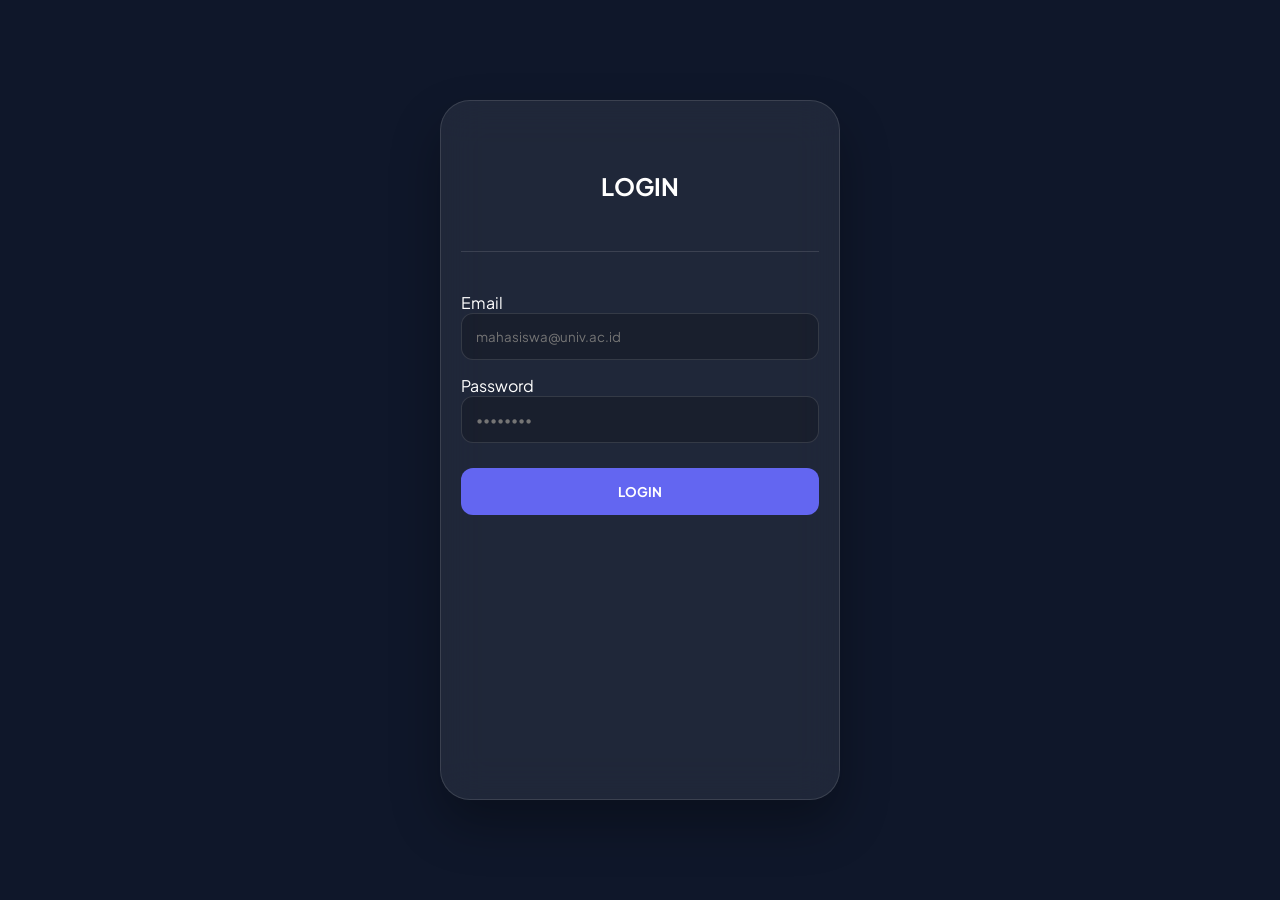
==== index.html @ e49835c4 "Rename jadwal.html to index.html" ====
<!DOCTYPE html>
<html lang="id">
<head>
    <meta charset="UTF-8">
    <meta name="viewport" content="width=device-width, initial-scale=1.0">
    <title>Aplikasi Manajemen Jadwal Mahasiswa</title>
    <link href="https://fonts.googleapis.com/css2?family=Plus+Jakarta+Sans:wght@400;600;700&display=swap" rel="stylesheet">
    <style>
        :root {
            --primary: #6366f1;
            --glass-bg: rgba(255, 255, 255, 0.07);
            --glass-border: rgba(255, 255, 255, 0.12);
        }

        * { box-sizing: border-box; font-family: 'Plus Jakarta Sans', sans-serif; }
        body { margin: 0; min-height: 100vh; background: #0f172a; display: flex; justify-content: center; align-items: center; color: white; padding: 15px; }

        .app-card {
            width: 100%; max-width: 400px; height: 700px;
            background: var(--glass-bg); backdrop-filter: blur(20px);
            border: 1px solid var(--glass-border); border-radius: 30px;
            display: flex; flex-direction: column; overflow: hidden;
            box-shadow: 0 25px 50px rgba(0,0,0,0.3);
        }

        .header { padding: 30px 20px; text-align: center; border-bottom: 1px solid var(--glass-border); }
        .page { display: none; flex-direction: column; height: 100%; padding: 20px; overflow-y: auto; }
        .active { display: flex; }

        .input-group { margin-bottom: 15px; }
        input, select {
            width: 100%; padding: 14px; background: rgba(0,0,0,0.2);
            border: 1px solid var(--glass-border); border-radius: 12px; color: white; outline: none;
        }

        .btn {
            width: 100%; padding: 15px; border-radius: 12px; border: none;
            font-weight: 700; cursor: pointer; margin-top: 10px;
        }
        .btn-main { background: var(--primary); color: white; }
        .btn-dash { background: var(--glass-bg); color: white; border: 1px solid var(--glass-border); text-align: left; }

        .schedule-item { background: rgba(255,255,255,0.05); padding: 15px; border-radius: 15px; margin-bottom: 10px; border-left: 4px solid var(--primary); }
        .day-header { color: var(--primary); font-weight: 700; margin-top: 15px; font-size: 0.9rem; }

        #customAlert {
            position: fixed; top: 20px; left: 50%; transform: translateX(-50%);
            background: #6366f1; padding: 15px 30px; border-radius: 50px;
            box-shadow: 0 10px 20px rgba(0,0,0,0.2); display: none; z-index: 1000;
        }
    </style>
</head>
<body>

<div id="customAlert">Pesan Berhasil</div>

<div class="app-card">
    <div id="loginPage" class="page active">
        <div class="header"><h2>LOGIN</h2></div>
        <div style="margin-top: 40px;">
            <div class="input-group">
                <label>Email</label>
                <input type="email" placeholder="mahasiswa@univ.ac.id">
            </div>
            <div class="input-group">
                <label>Password</label>
                <input type="password" placeholder="••••••••">
            </div>
            <button class="btn btn-main" onclick="nav('dashboardPage')">LOGIN</button>
        </div>
    </div>

    <div id="dashboardPage" class="page">
        <div class="header"><h2>DASHBOARD</h2></div>
        <div style="margin-top: 20px;">
            <button class="btn btn-dash" onclick="nav('rekapPage')">Jadwal Kuliah</button>
<button class="btn btn-dash" onclick="nav('rekapPage')">Rekap Jadwal</button>
<button class="btn btn-dash" onclick="nav('agendaPage')">⏱Agenda Harian</button>
            <button class="btn btn-dash" onclick="toast('Profil: Mahasiswa Aktif')">Profil</button>
            <button class="btn btn-main" style="margin-top: 50px;" onclick="nav('loginPage')">LOGOUT</button>
        </div>
    </div>

    <div id="inputPage" class="page">
        <div class="header"><h2>INPUT JADWAL</h2></div>
        <div style="margin-top: 10px;">
            <input type="text" id="m" class="input-group" placeholder="Mata Kuliah">
            <select id="h" class="input-group">
                <option value="Senin">Senin</option><option value="Selasa">Selasa</option>
                <option value="Rabu">Rabu</option><option value="Kamis">Kamis</option>
                <option value="Jumat">Jumat</option>
            </select>
            <input type="time" id="j" class="input-group">
            <input type="text" id="r" class="input-group" placeholder="Ruangan">
            <button class="btn btn-main" onclick="simpanData()">SIMPAN DATA JADWAL</button>
            <button class="btn btn-main" onclick="nav('rekapPage')">BATAL</button>
        </div>
    </div>

    <div id="rekapPage" class="page">
        <div class="header"><h2>REKAP JADWAL</h2></div>
        <div id="rekapList" style="flex-grow: 1;"></div>
        <button class="btn btn-main" onclick="nav('inputPage')">[ + Tambah Jadwal ]</button>
        <button class="btn btn-dash" onclick="nav('dashboardPage')">Kembali</button>
    </div>

    <div id="agendaPage" class="page">
        <div class="header"><h2>AGENDA HARI INI</h2></div>
        <div id="agendaList" style="flex-grow: 1;"></div>
        <button class="btn btn-dash" onclick="nav('dashboardPage')">Kembali</button>
    </div>
</div>

<script>
    let db = JSON.parse(localStorage.getItem('mhs_db')) || [];

    function toast(msg) {
        const t = document.getElementById('customAlert');
        t.innerText = msg; t.style.display = 'block';
        setTimeout(() => t.style.display = 'none', 2000);
    }

    function nav(id) {
        document.querySelectorAll('.page').forEach(p => p.classList.remove('active'));
        document.getElementById(id).classList.add('active');
        if(id === 'rekapPage') renderRekap();
        if(id === 'agendaPage') renderAgenda();
    }

    function simpanData() {
        const data = {
            matkul: document.getElementById('m').value,
            hari: document.getElementById('h').value,
            jam: document.getElementById('j').value,
            ruangan: document.getElementById('r').value
        };
        if(!data.matkul || !data.jam) return toast("Lengkapi data!");
        
        db.push(data);
        localStorage.setItem('mhs_db', JSON.stringify(db));
        toast("Data Disimpan!");
        nav('rekapPage');
    }

    function renderRekap() {
        const area = document.getElementById('rekapList');
        area.innerHTML = "";
        const days = ["Senin", "Selasa", "Rabu", "Kamis", "Jumat"];
        
        days.forEach(day => {
            let filtered = db.filter(x => x.hari === day);
            filtered.sort((a, b) => a.jam.localeCompare(b.jam));
            
            if(filtered.length > 0) {
                area.innerHTML += `<div class="day-header">${day}</div>`;
                filtered.forEach(i => {
                    area.innerHTML += `<div class="schedule-item"><strong>${i.jam} - ${i.matkul}</strong><br><small>Ruang: ${i.ruangan}</small></div>`;
                });
            }
        });
    }

    function renderAgenda() {
        const area = document.getElementById('agendaList');
        const d = new Date();
        const hariIni = ["Minggu", "Senin", "Selasa", "Rabu", "Kamis", "Jumat", "Sabtu"][d.getDay()];
        
        area.innerHTML = `<p style="text-align:center">Hari ini: <b>${hariIni}</b></p>`;
        
        let filtered = db.filter(x => x.hari === hariIni);
        filtered.sort((a, b) => a.jam.localeCompare(b.jam));

        if(filtered.length > 0) {
            filtered.forEach(i => {
                area.innerHTML += `<div class="schedule-item"><strong>${i.jam} - ${i.matkul}</strong><br><small>Ruang: ${i.ruangan}</small></div>`;
            });
        } else {
            area.innerHTML += "<p style='text-align:center; opacity:0.5'>Tidak ada agenda kuliah hari ini.</p>";
        }
    }
</script>

</body>
</html>
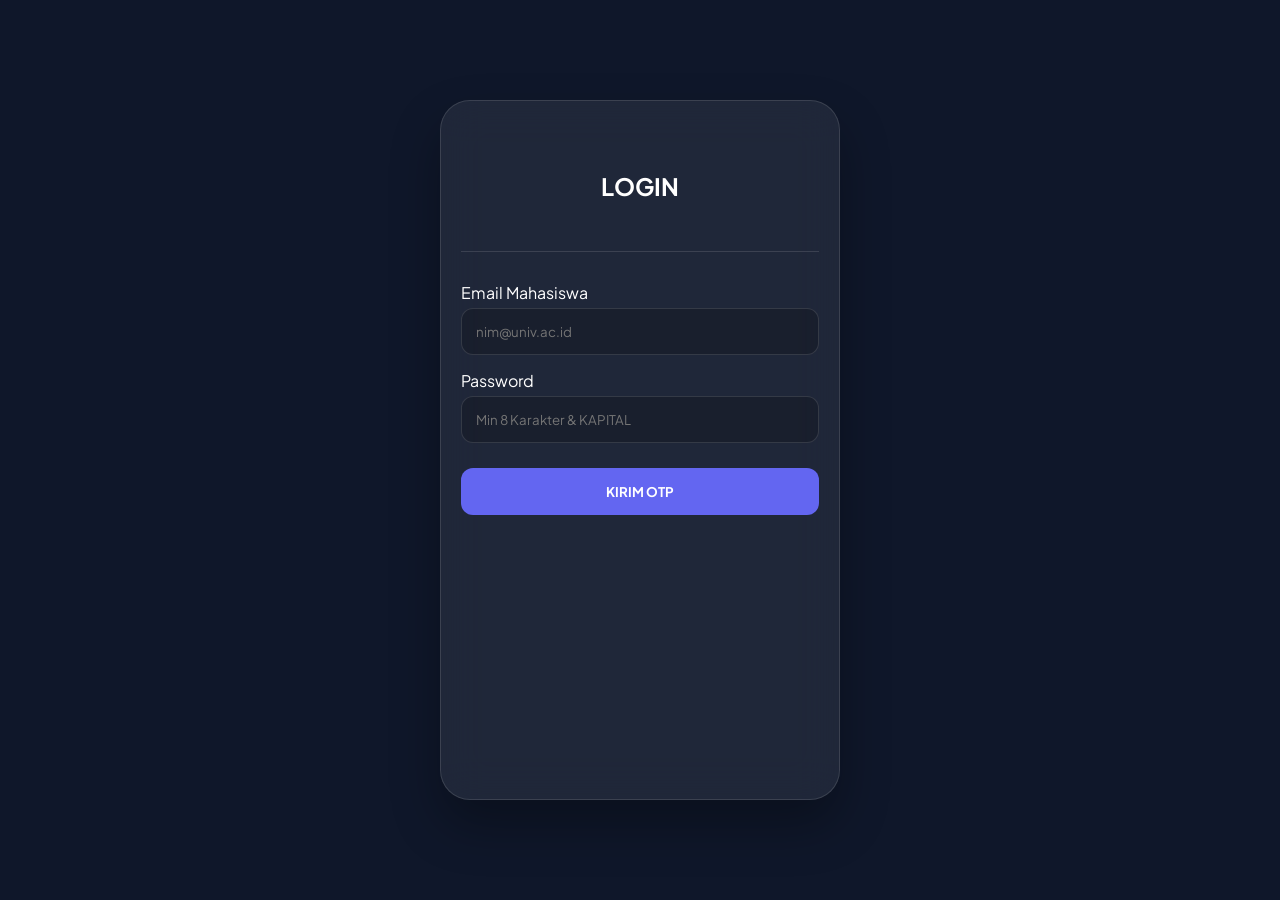
==== commit e5de023c: "feat: implement strict password validation and email OTP authentication flow" ====
--- a/index.html
+++ b/index.html
@@ -21,6 +21,7 @@
             border: 1px solid var(--glass-border); border-radius: 30px;
             display: flex; flex-direction: column; overflow: hidden;
             box-shadow: 0 25px 50px rgba(0,0,0,0.3);
+            position: relative;
         }
 
         .header { padding: 30px 20px; text-align: center; border-bottom: 1px solid var(--glass-border); }
@@ -31,13 +32,15 @@
         input, select {
             width: 100%; padding: 14px; background: rgba(0,0,0,0.2);
             border: 1px solid var(--glass-border); border-radius: 12px; color: white; outline: none;
+            margin-top: 5px;
         }
 
         .btn {
             width: 100%; padding: 15px; border-radius: 12px; border: none;
-            font-weight: 700; cursor: pointer; margin-top: 10px;
+            font-weight: 700; cursor: pointer; margin-top: 10px; transition: 0.3s;
         }
         .btn-main { background: var(--primary); color: white; }
+        .btn-main:hover { opacity: 0.9; transform: scale(0.98); }
         .btn-dash { background: var(--glass-bg); color: white; border: 1px solid var(--glass-border); text-align: left; }
 
         .schedule-item { background: rgba(255,255,255,0.05); padding: 15px; border-radius: 15px; margin-bottom: 10px; border-left: 4px solid var(--primary); }
@@ -48,6 +51,10 @@
             background: #6366f1; padding: 15px 30px; border-radius: 50px;
             box-shadow: 0 10px 20px rgba(0,0,0,0.2); display: none; z-index: 1000;
         }
+
+        /* OTP Form Styling */
+        #otpForm { text-align: center; display: none; }
+        .otp-input { letter-spacing: 15px; font-size: 24px; text-align: center; font-weight: bold; }
     </style>
 </head>
 <body>
@@ -57,26 +64,34 @@
 <div class="app-card">
     <div id="loginPage" class="page active">
         <div class="header"><h2>LOGIN</h2></div>
-        <div style="margin-top: 40px;">
+        
+        <div id="loginForm" style="margin-top: 30px;">
             <div class="input-group">
-                <label>Email</label>
-                <input type="email" placeholder="mahasiswa@univ.ac.id">
+                <label>Email Mahasiswa</label>
+                <input type="email" id="emailInput" placeholder="nim@univ.ac.id">
             </div>
             <div class="input-group">
                 <label>Password</label>
-                <input type="password" placeholder="••••••••">
+                <input type="password" id="passInput" placeholder="Min 8 Karakter & KAPITAL">
             </div>
-            <button class="btn btn-main" onclick="nav('dashboardPage')">LOGIN</button>
+            <button class="btn btn-main" onclick="prosesLogin()">KIRIM OTP</button>
+        </div>
+
+        <div id="otpForm" style="margin-top: 30px;">
+            <p>Masukkan kode OTP yang dikirim ke email anda</p>
+            <input type="text" id="otpInput" class="otp-input" maxlength="4" placeholder="0000">
+            <button class="btn btn-main" onclick="verifikasiOTP()">VERIFIKASI</button>
+            <button class="btn" style="color:white; font-size: 12px;" onclick="backToLogin()">Ganti Email/Password</button>
         </div>
     </div>
 
     <div id="dashboardPage" class="page">
         <div class="header"><h2>DASHBOARD</h2></div>
         <div style="margin-top: 20px;">
-            <button class="btn btn-dash" onclick="nav('rekapPage')">Jadwal Kuliah</button>
-<button class="btn btn-dash" onclick="nav('rekapPage')">Rekap Jadwal</button>
-<button class="btn btn-dash" onclick="nav('agendaPage')">⏱Agenda Harian</button>
-            <button class="btn btn-dash" onclick="toast('Profil: Mahasiswa Aktif')">Profil</button>
+            <button class="btn btn-dash" onclick="nav('rekapPage')">📅 Jadwal Kuliah</button>
+            <button class="btn btn-dash" onclick="nav('rekapPage')">📊 Rekap Jadwal</button>
+            <button class="btn btn-dash" onclick="nav('agendaPage')">⏱ Agenda Harian</button>
+            <button class="btn btn-dash" onclick="toast('Profil: Mahasiswa Aktif')">👤 Profil</button>
             <button class="btn btn-main" style="margin-top: 50px;" onclick="nav('loginPage')">LOGOUT</button>
         </div>
     </div>
@@ -93,7 +108,7 @@
             <input type="time" id="j" class="input-group">
             <input type="text" id="r" class="input-group" placeholder="Ruangan">
             <button class="btn btn-main" onclick="simpanData()">SIMPAN DATA JADWAL</button>
-            <button class="btn btn-main" onclick="nav('rekapPage')">BATAL</button>
+            <button class="btn btn-main" style="background: #475569;" onclick="nav('rekapPage')">BATAL</button>
         </div>
     </div>
 
@@ -120,13 +135,53 @@
         setTimeout(() => t.style.display = 'none', 2000);
     }
 
+    // --- LOGIKA LOGIN & OTP ---
+    function prosesLogin() {
+        const email = document.getElementById('emailInput').value;
+        const pass = document.getElementById('passInput').value;
+
+        // Validasi: Min 8 Karakter & Minimal 1 Huruf Kapital
+        const hasUpper = /[A-Z]/.test(pass);
+        if (pass.length < 8 || !hasUpper) {
+            return toast("Gagal! Pass min 8 karakter & harus ada huruf KAPITAL.");
+        }
+
+        if (email === "") return toast("Email tidak boleh kosong!");
+
+        // Berhasil validasi, tampilkan form OTP
+        document.getElementById('loginForm').style.display = 'none';
+        document.getElementById('otpForm').style.display = 'block';
+        toast("OTP dikirim ke " + email);
+    }
+
+    function verifikasiOTP() {
+        const otp = document.getElementById('otpInput').value;
+        if (otp === "1234") { // Simulasi kode OTP
+            nav('dashboardPage');
+            toast("Login Berhasil!");
+            // Reset form login
+            backToLogin();
+        } else {
+            toast("OTP Salah! Gunakan kode 1234");
+        }
+    }
+
+    function backToLogin() {
+        document.getElementById('loginForm').style.display = 'block';
+        document.getElementById('otpForm').style.display = 'none';
+        document.getElementById('otpInput').value = "";
+    }
+
+    // --- SISTEM NAVIGASI ---
     function nav(id) {
         document.querySelectorAll('.page').forEach(p => p.classList.remove('active'));
         document.getElementById(id).classList.add('active');
         if(id === 'rekapPage') renderRekap();
         if(id === 'agendaPage') renderAgenda();
-    }
-
+        if(id === 'loginPage') backToLogin(); 
+    }
+
+    // --- MANAJEMEN DATA ---
     function simpanData() {
         const data = {
             matkul: document.getElementById('m').value,
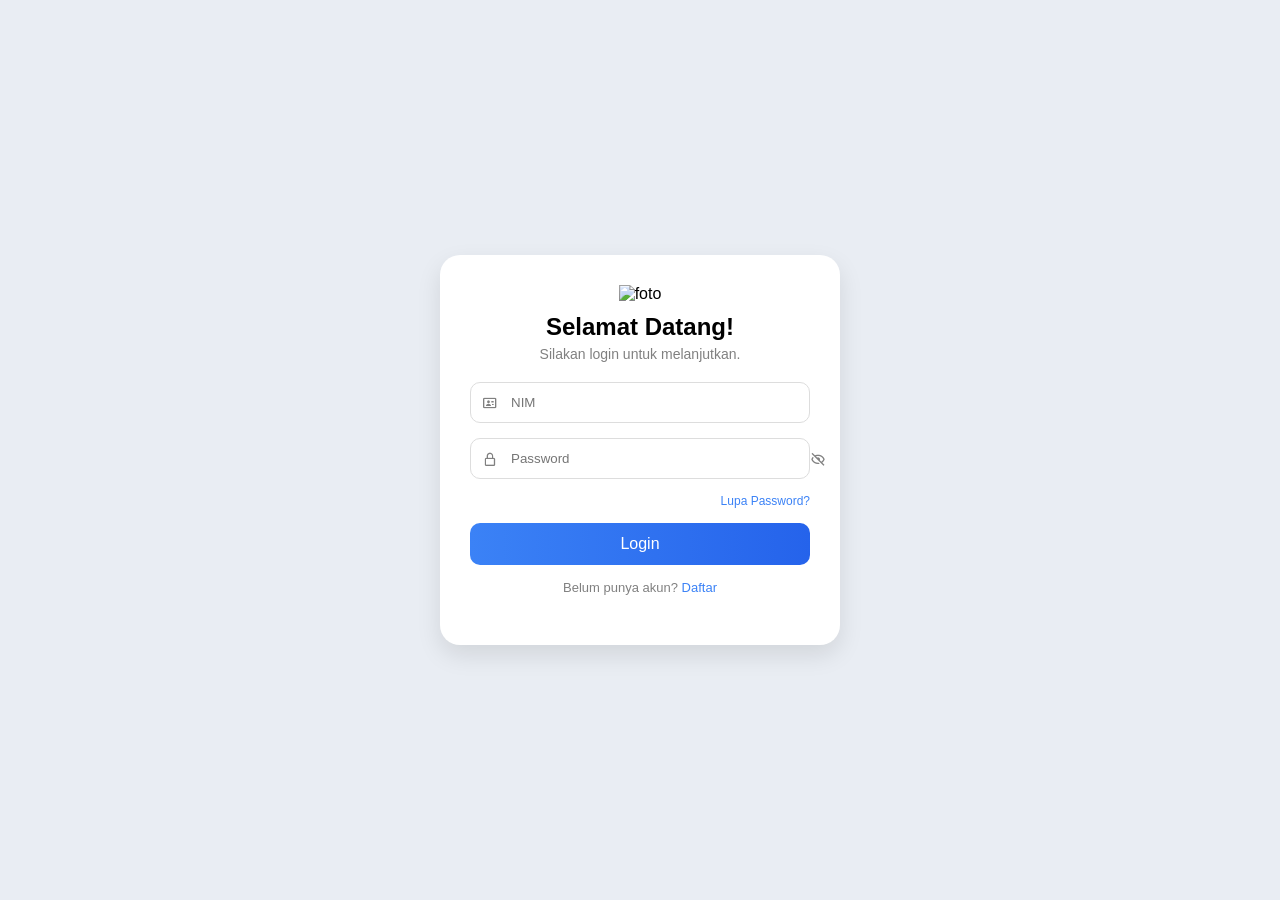
==== commit f51e862c: "Rename rgl.html to index.html" ====
--- a/index.html
+++ b/index.html
@@ -1,239 +1,57 @@
 <!DOCTYPE html>
 <html lang="id">
+
 <head>
     <meta charset="UTF-8">
     <meta name="viewport" content="width=device-width, initial-scale=1.0">
-    <title>Aplikasi Manajemen Jadwal Mahasiswa</title>
-    <link href="https://fonts.googleapis.com/css2?family=Plus+Jakarta+Sans:wght@400;600;700&display=swap" rel="stylesheet">
-    <style>
-        :root {
-            --primary: #6366f1;
-            --glass-bg: rgba(255, 255, 255, 0.07);
-            --glass-border: rgba(255, 255, 255, 0.12);
-        }
+    <title>Login Mahasiswa</title>
+    <link rel="stylesheet" href="style.css">
+    <link href='https://unpkg.com/boxicons@2.1.4/css/boxicons.min.css' rel='stylesheet'>
+</head>
 
-        * { box-sizing: border-box; font-family: 'Plus Jakarta Sans', sans-serif; }
-        body { margin: 0; min-height: 100vh; background: #0f172a; display: flex; justify-content: center; align-items: center; color: white; padding: 15px; }
-
-        .app-card {
-            width: 100%; max-width: 400px; height: 700px;
-            background: var(--glass-bg); backdrop-filter: blur(20px);
-            border: 1px solid var(--glass-border); border-radius: 30px;
-            display: flex; flex-direction: column; overflow: hidden;
-            box-shadow: 0 25px 50px rgba(0,0,0,0.3);
-            position: relative;
-        }
-
-        .header { padding: 30px 20px; text-align: center; border-bottom: 1px solid var(--glass-border); }
-        .page { display: none; flex-direction: column; height: 100%; padding: 20px; overflow-y: auto; }
-        .active { display: flex; }
-
-        .input-group { margin-bottom: 15px; }
-        input, select {
-            width: 100%; padding: 14px; background: rgba(0,0,0,0.2);
-            border: 1px solid var(--glass-border); border-radius: 12px; color: white; outline: none;
-            margin-top: 5px;
-        }
-
-        .btn {
-            width: 100%; padding: 15px; border-radius: 12px; border: none;
-            font-weight: 700; cursor: pointer; margin-top: 10px; transition: 0.3s;
-        }
-        .btn-main { background: var(--primary); color: white; }
-        .btn-main:hover { opacity: 0.9; transform: scale(0.98); }
-        .btn-dash { background: var(--glass-bg); color: white; border: 1px solid var(--glass-border); text-align: left; }
-
-        .schedule-item { background: rgba(255,255,255,0.05); padding: 15px; border-radius: 15px; margin-bottom: 10px; border-left: 4px solid var(--primary); }
-        .day-header { color: var(--primary); font-weight: 700; margin-top: 15px; font-size: 0.9rem; }
-
-        #customAlert {
-            position: fixed; top: 20px; left: 50%; transform: translateX(-50%);
-            background: #6366f1; padding: 15px 30px; border-radius: 50px;
-            box-shadow: 0 10px 20px rgba(0,0,0,0.2); display: none; z-index: 1000;
-        }
-
-        /* OTP Form Styling */
-        #otpForm { text-align: center; display: none; }
-        .otp-input { letter-spacing: 15px; font-size: 24px; text-align: center; font-weight: bold; }
-    </style>
-</head>
 <body>
 
-<div id="customAlert">Pesan Berhasil</div>
+    <div class="container">
+        <div class="card">
 
-<div class="app-card">
-    <div id="loginPage" class="page active">
-        <div class="header"><h2>LOGIN</h2></div>
-        
-        <div id="loginForm" style="margin-top: 30px;">
-            <div class="input-group">
-                <label>Email Mahasiswa</label>
-                <input type="email" id="emailInput" placeholder="nim@univ.ac.id">
+            <!-- Gambar -->
+            <div class="image">
+                <img src="https://cdn-icons-png.flaticon.com/512/3135/3135755.png" alt="foto">
             </div>
-            <div class="input-group">
-                <label>Password</label>
-                <input type="password" id="passInput" placeholder="Min 8 Karakter & KAPITAL">
-            </div>
-            <button class="btn btn-main" onclick="prosesLogin()">KIRIM OTP</button>
-        </div>
 
-        <div id="otpForm" style="margin-top: 30px;">
-            <p>Masukkan kode OTP yang dikirim ke email anda</p>
-            <input type="text" id="otpInput" class="otp-input" maxlength="4" placeholder="0000">
-            <button class="btn btn-main" onclick="verifikasiOTP()">VERIFIKASI</button>
-            <button class="btn" style="color:white; font-size: 12px;" onclick="backToLogin()">Ganti Email/Password</button>
+            <h2>Selamat Datang!</h2>
+            <p>Silakan login untuk melanjutkan.</p>
+
+            <!-- FORM -->
+            <form id="loginForm">
+                <div class="input-box">
+                    <i class='bx bx-id-card'></i>
+                    <input type="text" id="nim" placeholder="NIM" required>
+                </div>
+
+                <div class="input-box">
+                    <i class='bx bx-lock-alt'></i>
+                    <input type="password" id="password" placeholder="Password" required>
+                    <span class="toggle-password" onclick="togglePassword()">
+                    <i class='bx bx-hide'></i>
+                </span>
+                </div>
+
+                <div class="forgot">
+                    <a href="#">Lupa Password?</a>
+                </div>
+
+                <button type="submit" class="btn">Login</button>
+            </form>
+
+            <p class="help">
+                Belum punya akun? <a href="register.html">Daftar</a>
+            </p>
+
         </div>
     </div>
 
-    <div id="dashboardPage" class="page">
-        <div class="header"><h2>DASHBOARD</h2></div>
-        <div style="margin-top: 20px;">
-            <button class="btn btn-dash" onclick="nav('rekapPage')">📅 Jadwal Kuliah</button>
-            <button class="btn btn-dash" onclick="nav('rekapPage')">📊 Rekap Jadwal</button>
-            <button class="btn btn-dash" onclick="nav('agendaPage')">⏱ Agenda Harian</button>
-            <button class="btn btn-dash" onclick="toast('Profil: Mahasiswa Aktif')">👤 Profil</button>
-            <button class="btn btn-main" style="margin-top: 50px;" onclick="nav('loginPage')">LOGOUT</button>
-        </div>
-    </div>
+</body>
+<script src="script.js"></script>
 
-    <div id="inputPage" class="page">
-        <div class="header"><h2>INPUT JADWAL</h2></div>
-        <div style="margin-top: 10px;">
-            <input type="text" id="m" class="input-group" placeholder="Mata Kuliah">
-            <select id="h" class="input-group">
-                <option value="Senin">Senin</option><option value="Selasa">Selasa</option>
-                <option value="Rabu">Rabu</option><option value="Kamis">Kamis</option>
-                <option value="Jumat">Jumat</option>
-            </select>
-            <input type="time" id="j" class="input-group">
-            <input type="text" id="r" class="input-group" placeholder="Ruangan">
-            <button class="btn btn-main" onclick="simpanData()">SIMPAN DATA JADWAL</button>
-            <button class="btn btn-main" style="background: #475569;" onclick="nav('rekapPage')">BATAL</button>
-        </div>
-    </div>
-
-    <div id="rekapPage" class="page">
-        <div class="header"><h2>REKAP JADWAL</h2></div>
-        <div id="rekapList" style="flex-grow: 1;"></div>
-        <button class="btn btn-main" onclick="nav('inputPage')">[ + Tambah Jadwal ]</button>
-        <button class="btn btn-dash" onclick="nav('dashboardPage')">Kembali</button>
-    </div>
-
-    <div id="agendaPage" class="page">
-        <div class="header"><h2>AGENDA HARI INI</h2></div>
-        <div id="agendaList" style="flex-grow: 1;"></div>
-        <button class="btn btn-dash" onclick="nav('dashboardPage')">Kembali</button>
-    </div>
-</div>
-
-<script>
-    let db = JSON.parse(localStorage.getItem('mhs_db')) || [];
-
-    function toast(msg) {
-        const t = document.getElementById('customAlert');
-        t.innerText = msg; t.style.display = 'block';
-        setTimeout(() => t.style.display = 'none', 2000);
-    }
-
-    // --- LOGIKA LOGIN & OTP ---
-    function prosesLogin() {
-        const email = document.getElementById('emailInput').value;
-        const pass = document.getElementById('passInput').value;
-
-        // Validasi: Min 8 Karakter & Minimal 1 Huruf Kapital
-        const hasUpper = /[A-Z]/.test(pass);
-        if (pass.length < 8 || !hasUpper) {
-            return toast("Gagal! Pass min 8 karakter & harus ada huruf KAPITAL.");
-        }
-
-        if (email === "") return toast("Email tidak boleh kosong!");
-
-        // Berhasil validasi, tampilkan form OTP
-        document.getElementById('loginForm').style.display = 'none';
-        document.getElementById('otpForm').style.display = 'block';
-        toast("OTP dikirim ke " + email);
-    }
-
-    function verifikasiOTP() {
-        const otp = document.getElementById('otpInput').value;
-        if (otp === "1234") { // Simulasi kode OTP
-            nav('dashboardPage');
-            toast("Login Berhasil!");
-            // Reset form login
-            backToLogin();
-        } else {
-            toast("OTP Salah! Gunakan kode 1234");
-        }
-    }
-
-    function backToLogin() {
-        document.getElementById('loginForm').style.display = 'block';
-        document.getElementById('otpForm').style.display = 'none';
-        document.getElementById('otpInput').value = "";
-    }
-
-    // --- SISTEM NAVIGASI ---
-    function nav(id) {
-        document.querySelectorAll('.page').forEach(p => p.classList.remove('active'));
-        document.getElementById(id).classList.add('active');
-        if(id === 'rekapPage') renderRekap();
-        if(id === 'agendaPage') renderAgenda();
-        if(id === 'loginPage') backToLogin(); 
-    }
-
-    // --- MANAJEMEN DATA ---
-    function simpanData() {
-        const data = {
-            matkul: document.getElementById('m').value,
-            hari: document.getElementById('h').value,
-            jam: document.getElementById('j').value,
-            ruangan: document.getElementById('r').value
-        };
-        if(!data.matkul || !data.jam) return toast("Lengkapi data!");
-        
-        db.push(data);
-        localStorage.setItem('mhs_db', JSON.stringify(db));
-        toast("Data Disimpan!");
-        nav('rekapPage');
-    }
-
-    function renderRekap() {
-        const area = document.getElementById('rekapList');
-        area.innerHTML = "";
-        const days = ["Senin", "Selasa", "Rabu", "Kamis", "Jumat"];
-        
-        days.forEach(day => {
-            let filtered = db.filter(x => x.hari === day);
-            filtered.sort((a, b) => a.jam.localeCompare(b.jam));
-            
-            if(filtered.length > 0) {
-                area.innerHTML += `<div class="day-header">${day}</div>`;
-                filtered.forEach(i => {
-                    area.innerHTML += `<div class="schedule-item"><strong>${i.jam} - ${i.matkul}</strong><br><small>Ruang: ${i.ruangan}</small></div>`;
-                });
-            }
-        });
-    }
-
-    function renderAgenda() {
-        const area = document.getElementById('agendaList');
-        const d = new Date();
-        const hariIni = ["Minggu", "Senin", "Selasa", "Rabu", "Kamis", "Jumat", "Sabtu"][d.getDay()];
-        
-        area.innerHTML = `<p style="text-align:center">Hari ini: <b>${hariIni}</b></p>`;
-        
-        let filtered = db.filter(x => x.hari === hariIni);
-        filtered.sort((a, b) => a.jam.localeCompare(b.jam));
-
-        if(filtered.length > 0) {
-            filtered.forEach(i => {
-                area.innerHTML += `<div class="schedule-item"><strong>${i.jam} - ${i.matkul}</strong><br><small>Ruang: ${i.ruangan}</small></div>`;
-            });
-        } else {
-            area.innerHTML += "<p style='text-align:center; opacity:0.5'>Tidak ada agenda kuliah hari ini.</p>";
-        }
-    }
-</script>
-
-</body>
 </html>
--- a/style.css
+++ b/style.css
@@ -0,0 +1,169 @@
+* {
+    margin: 0;
+    padding: 0;
+    box-sizing: border-box;
+    font-family: 'Poppins', sans-serif;
+}
+
+body {
+    background: #e9edf3;
+    display: flex;
+    justify-content: center;
+    align-items: center;
+    height: 100vh;
+}
+
+
+/* Container */
+
+.container {
+    width: 100%;
+    max-width: 400px;
+}
+
+
+/* Card */
+
+.card {
+    background: #fff;
+    padding: 30px;
+    border-radius: 20px;
+    text-align: center;
+    box-shadow: 0 10px 25px rgba(0, 0, 0, 0.1);
+}
+
+
+/* Image */
+
+.image img {
+    width: 120px;
+    margin-bottom: 10px;
+}
+
+
+/* Title */
+
+h2 {
+    margin-bottom: 5px;
+}
+
+p {
+    color: gray;
+    font-size: 14px;
+    margin-bottom: 20px;
+}
+
+
+/* Input */
+
+.input-box {
+    position: relative;
+    margin-bottom: 15px;
+}
+
+.input-box input {
+    width: 100%;
+    padding: 12px 40px;
+    border-radius: 10px;
+    border: 1px solid #ddd;
+    outline: none;
+}
+
+.input-box i {
+    position: absolute;
+    left: 12px;
+    top: 50%;
+    transform: translateY(-50%);
+    color: gray;
+}
+
+
+/* Toggle password */
+
+.toggle-password {
+    position: absolute;
+    right: 12px;
+    top: 50%;
+    transform: translateY(-50%);
+    cursor: pointer;
+    color: gray;
+}
+
+
+/* Forgot */
+
+.forgot {
+    text-align: right;
+    font-size: 12px;
+    margin-bottom: 15px;
+}
+
+.forgot a {
+    color: #3b82f6;
+    text-decoration: none;
+}
+
+
+/* Button */
+
+.btn {
+    width: 100%;
+    padding: 12px;
+    border: none;
+    border-radius: 10px;
+    background: linear-gradient(to right, #3b82f6, #2563eb);
+    color: white;
+    font-size: 16px;
+    cursor: pointer;
+    margin-bottom: 15px;
+}
+
+.btn:hover {
+    opacity: 0.9;
+}
+
+
+/* Help */
+
+.help {
+    font-size: 13px;
+}
+
+.help a {
+    color: #3b82f6;
+    text-decoration: none;
+}
+
+
+/* Divider */
+
+.divider {
+    margin: 15px 0;
+    font-size: 12px;
+    color: gray;
+}
+
+
+/* Social */
+
+.social {
+    display: flex;
+    gap: 10px;
+}
+
+.social button {
+    flex: 1;
+    padding: 10px;
+    border-radius: 10px;
+    border: none;
+    cursor: pointer;
+}
+
+.google {
+    background: #f1f1f1;
+}
+
+.facebook {
+    background: #3b82f6;
+    color: white;
+}
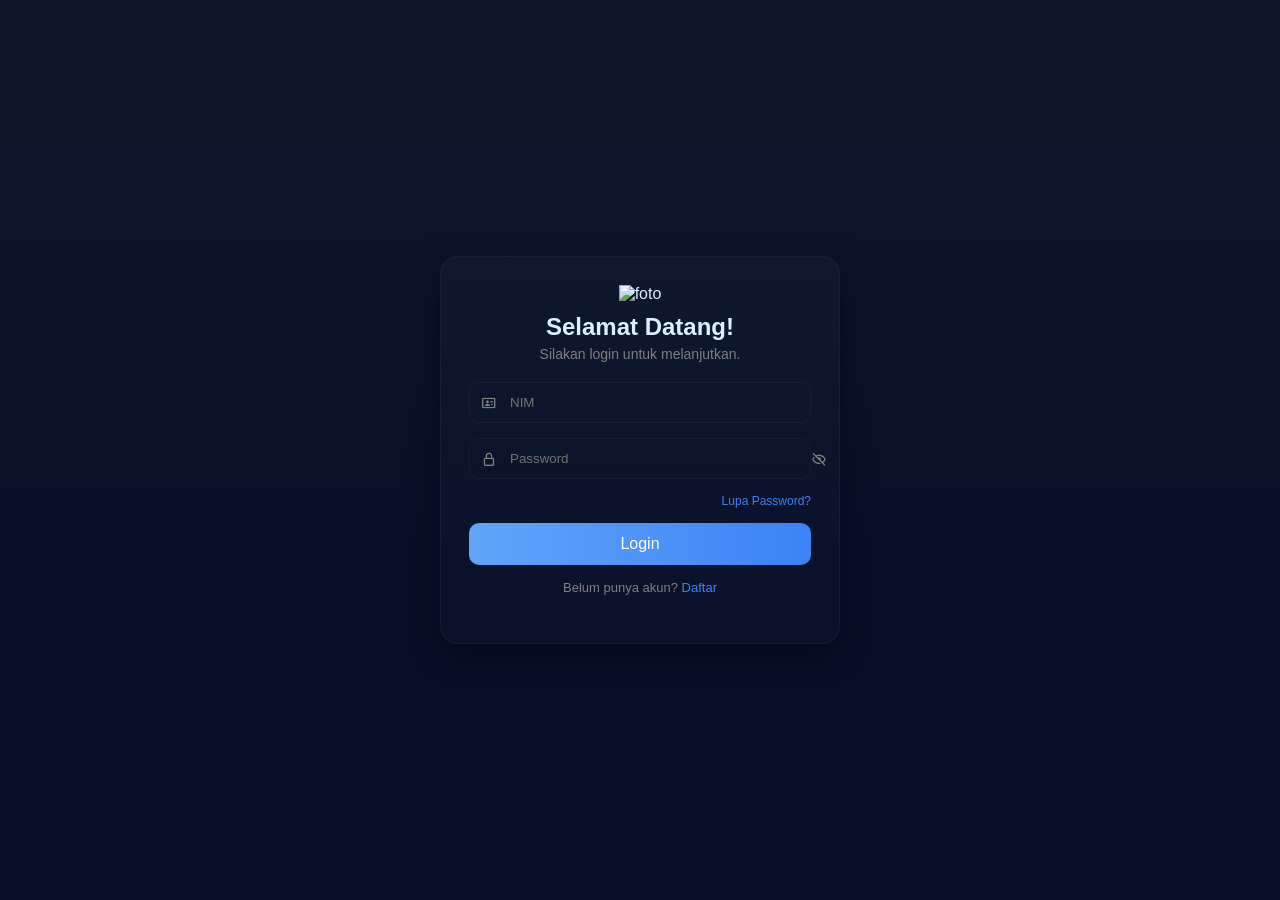
==== commit 3ccf186f: "test" ====
--- a/index.html
+++ b/index.html
@@ -1,57 +1,62 @@
-<!DOCTYPE html>
+<!doctype html>
 <html lang="id">
+  <head>
+    <meta charset="UTF-8" />
+    <meta name="viewport" content="width=device-width, initial-scale=1.0" />
+    <title>Login Mahasiswa</title>
+    <link rel="stylesheet" href="style.css" />
+    <link rel="stylesheet" href="toast.css" />
+    <link
+      href="https://unpkg.com/boxicons@2.1.4/css/boxicons.min.css"
+      rel="stylesheet"
+    />
+  </head>
 
-<head>
-    <meta charset="UTF-8">
-    <meta name="viewport" content="width=device-width, initial-scale=1.0">
-    <title>Login Mahasiswa</title>
-    <link rel="stylesheet" href="style.css">
-    <link href='https://unpkg.com/boxicons@2.1.4/css/boxicons.min.css' rel='stylesheet'>
-</head>
+  <body>
+    <div class="container">
+      <div class="card">
+        <!-- Gambar -->
+        <div class="image">
+          <img
+            src="https://cdn-icons-png.flaticon.com/512/3135/3135755.png"
+            alt="foto"
+          />
+        </div>
 
-<body>
+        <h2>Selamat Datang!</h2>
+        <p>Silakan login untuk melanjutkan.</p>
 
-    <div class="container">
-        <div class="card">
+        <!-- FORM -->
+        <form id="loginForm">
+          <div class="input-box">
+            <i class="bx bx-id-card"></i>
+            <input type="text" id="nim" placeholder="NIM" required />
+          </div>
 
-            <!-- Gambar -->
-            <div class="image">
-                <img src="https://cdn-icons-png.flaticon.com/512/3135/3135755.png" alt="foto">
-            </div>
+          <div class="input-box">
+            <i class="bx bx-lock-alt"></i>
+            <input
+              type="password"
+              id="password"
+              placeholder="Password"
+              required
+            />
+            <span class="toggle-password" onclick="togglePassword()">
+              <i class="bx bx-hide"></i>
+            </span>
+          </div>
 
-            <h2>Selamat Datang!</h2>
-            <p>Silakan login untuk melanjutkan.</p>
+          <div class="forgot">
+            <a href="#">Lupa Password?</a>
+          </div>
 
-            <!-- FORM -->
-            <form id="loginForm">
-                <div class="input-box">
-                    <i class='bx bx-id-card'></i>
-                    <input type="text" id="nim" placeholder="NIM" required>
-                </div>
+          <button type="submit" class="btn">Login</button>
+        </form>
 
-                <div class="input-box">
-                    <i class='bx bx-lock-alt'></i>
-                    <input type="password" id="password" placeholder="Password" required>
-                    <span class="toggle-password" onclick="togglePassword()">
-                    <i class='bx bx-hide'></i>
-                </span>
-                </div>
-
-                <div class="forgot">
-                    <a href="#">Lupa Password?</a>
-                </div>
-
-                <button type="submit" class="btn">Login</button>
-            </form>
-
-            <p class="help">
-                Belum punya akun? <a href="register.html">Daftar</a>
-            </p>
-
-        </div>
+        <p class="help">Belum punya akun? <a href="register.html">Daftar</a></p>
+      </div>
     </div>
-
-</body>
-<script src="script.js"></script>
-
+  </body>
+  <script src="toast.js"></script>
+  <script src="script.js"></script>
 </html>
--- a/style.css
+++ b/style.css
@@ -1,169 +1,176 @@
 * {
-    margin: 0;
-    padding: 0;
-    box-sizing: border-box;
-    font-family: 'Poppins', sans-serif;
+  margin: 0;
+  padding: 0;
+  box-sizing: border-box;
+  font-family: "Poppins", sans-serif;
 }
 
 body {
-    background: #e9edf3;
-    display: flex;
-    justify-content: center;
-    align-items: center;
-    height: 100vh;
+  background: linear-gradient(180deg, #0f172a 0%, #071028 60%);
+  display: flex;
+  justify-content: center;
+  align-items: center;
+  min-height: 100vh;
+  padding: 28px 0;
 }
-
 
 /* Container */
 
 .container {
-    width: 100%;
-    max-width: 400px;
+  width: 100%;
+  max-width: 400px;
 }
-
 
 /* Card */
 
 .card {
-    background: #fff;
-    padding: 30px;
-    border-radius: 20px;
-    text-align: center;
-    box-shadow: 0 10px 25px rgba(0, 0, 0, 0.1);
+  background: linear-gradient(
+    180deg,
+    rgba(255, 255, 255, 0.02),
+    rgba(255, 255, 255, 0.01)
+  );
+  padding: 28px;
+  border-radius: 18px;
+  text-align: center;
+  box-shadow: 0 12px 30px rgba(2, 6, 23, 0.6);
+  border: 1px solid rgba(255, 255, 255, 0.04);
+  color: #dbefff;
 }
-
 
 /* Image */
 
 .image img {
-    width: 120px;
-    margin-bottom: 10px;
+  width: 120px;
+  margin-bottom: 10px;
 }
-
 
 /* Title */
 
 h2 {
-    margin-bottom: 5px;
+  margin-bottom: 5px;
 }
 
 p {
-    color: gray;
-    font-size: 14px;
-    margin-bottom: 20px;
+  color: gray;
+  font-size: 14px;
+  margin-bottom: 20px;
 }
-
 
 /* Input */
 
 .input-box {
-    position: relative;
-    margin-bottom: 15px;
+  position: relative;
+  margin-bottom: 15px;
 }
 
 .input-box input {
-    width: 100%;
-    padding: 12px 40px;
-    border-radius: 10px;
-    border: 1px solid #ddd;
-    outline: none;
+  width: 100%;
+  padding: 12px 40px;
+  border-radius: 10px;
+  border: 1px solid rgba(255, 255, 255, 0.04);
+  outline: none;
+  background: transparent;
+  color: #dbefff;
 }
 
 .input-box i {
-    position: absolute;
-    left: 12px;
-    top: 50%;
-    transform: translateY(-50%);
-    color: gray;
+  position: absolute;
+  left: 12px;
+  top: 50%;
+  transform: translateY(-50%);
+  color: gray;
 }
-
 
 /* Toggle password */
 
 .toggle-password {
-    position: absolute;
-    right: 12px;
-    top: 50%;
-    transform: translateY(-50%);
-    cursor: pointer;
-    color: gray;
+  position: absolute;
+  right: 12px;
+  top: 50%;
+  transform: translateY(-50%);
+  cursor: pointer;
+  color: gray;
 }
-
 
 /* Forgot */
 
 .forgot {
-    text-align: right;
-    font-size: 12px;
-    margin-bottom: 15px;
+  text-align: right;
+  font-size: 12px;
+  margin-bottom: 15px;
 }
 
 .forgot a {
-    color: #3b82f6;
-    text-decoration: none;
+  color: #3b82f6;
+  text-decoration: none;
 }
-
 
 /* Button */
 
 .btn {
-    width: 100%;
-    padding: 12px;
-    border: none;
-    border-radius: 10px;
-    background: linear-gradient(to right, #3b82f6, #2563eb);
-    color: white;
-    font-size: 16px;
-    cursor: pointer;
-    margin-bottom: 15px;
+  width: 100%;
+  padding: 12px;
+  border: none;
+  border-radius: 10px;
+  background: linear-gradient(90deg, #60a5fa, #3b82f6);
+  color: white;
+  font-size: 16px;
+  cursor: pointer;
+  margin-bottom: 15px;
+}
+
+@media (max-width: 420px) {
+  .card {
+    padding: 18px;
+  }
+  .image img {
+    width: 100px;
+  }
 }
 
 .btn:hover {
-    opacity: 0.9;
+  opacity: 0.9;
 }
-
 
 /* Help */
 
 .help {
-    font-size: 13px;
+  font-size: 13px;
 }
 
 .help a {
-    color: #3b82f6;
-    text-decoration: none;
+  color: #3b82f6;
+  text-decoration: none;
 }
-
 
 /* Divider */
 
 .divider {
-    margin: 15px 0;
-    font-size: 12px;
-    color: gray;
+  margin: 15px 0;
+  font-size: 12px;
+  color: gray;
 }
-
 
 /* Social */
 
 .social {
-    display: flex;
-    gap: 10px;
+  display: flex;
+  gap: 10px;
 }
 
 .social button {
-    flex: 1;
-    padding: 10px;
-    border-radius: 10px;
-    border: none;
-    cursor: pointer;
+  flex: 1;
+  padding: 10px;
+  border-radius: 10px;
+  border: none;
+  cursor: pointer;
 }
 
 .google {
-    background: #f1f1f1;
+  background: #f1f1f1;
 }
 
 .facebook {
-    background: #3b82f6;
-    color: white;
-}+  background: #3b82f6;
+  color: white;
+}
--- a/toast.css
+++ b/toast.css
@@ -0,0 +1,62 @@
+/* Toast notifications */
+.toast-container {
+  position: fixed;
+  right: 16px;
+  top: 18px;
+  display: flex;
+  flex-direction: column;
+  gap: 10px;
+  z-index: 99999;
+  max-width: calc(100% - 40px);
+}
+.toast {
+  min-width: 260px;
+  max-width: 360px;
+  background: rgba(8, 16, 28, 0.94);
+  color: #e6eefc;
+  padding: 12px 14px;
+  border-radius: 10px;
+  box-shadow: 0 8px 30px rgba(2, 6, 23, 0.6);
+  display: flex;
+  align-items: center;
+  gap: 10px;
+  font-size: 14px;
+  border-left: 4px solid rgba(255, 255, 255, 0.04);
+  opacity: 0;
+  transform: translateY(-6px);
+  transition: all 240ms ease;
+}
+.toast.show {
+  opacity: 1;
+  transform: translateY(0);
+}
+.toast.success {
+  border-left-color: #10b981;
+}
+.toast.error {
+  border-left-color: #ef4444;
+}
+.toast .toast-icon {
+  font-size: 18px;
+  opacity: 0.95;
+}
+.toast .toast-body {
+  flex: 1;
+}
+.toast .toast-close {
+  cursor: pointer;
+  color: #9fb0d8;
+}
+
+@media (max-width: 480px) {
+  .toast {
+    min-width: 200px;
+    max-width: 90%;
+    font-size: 13px;
+  }
+  .toast-container {
+    left: 12px;
+    right: 12px;
+    top: 12px;
+  }
+}
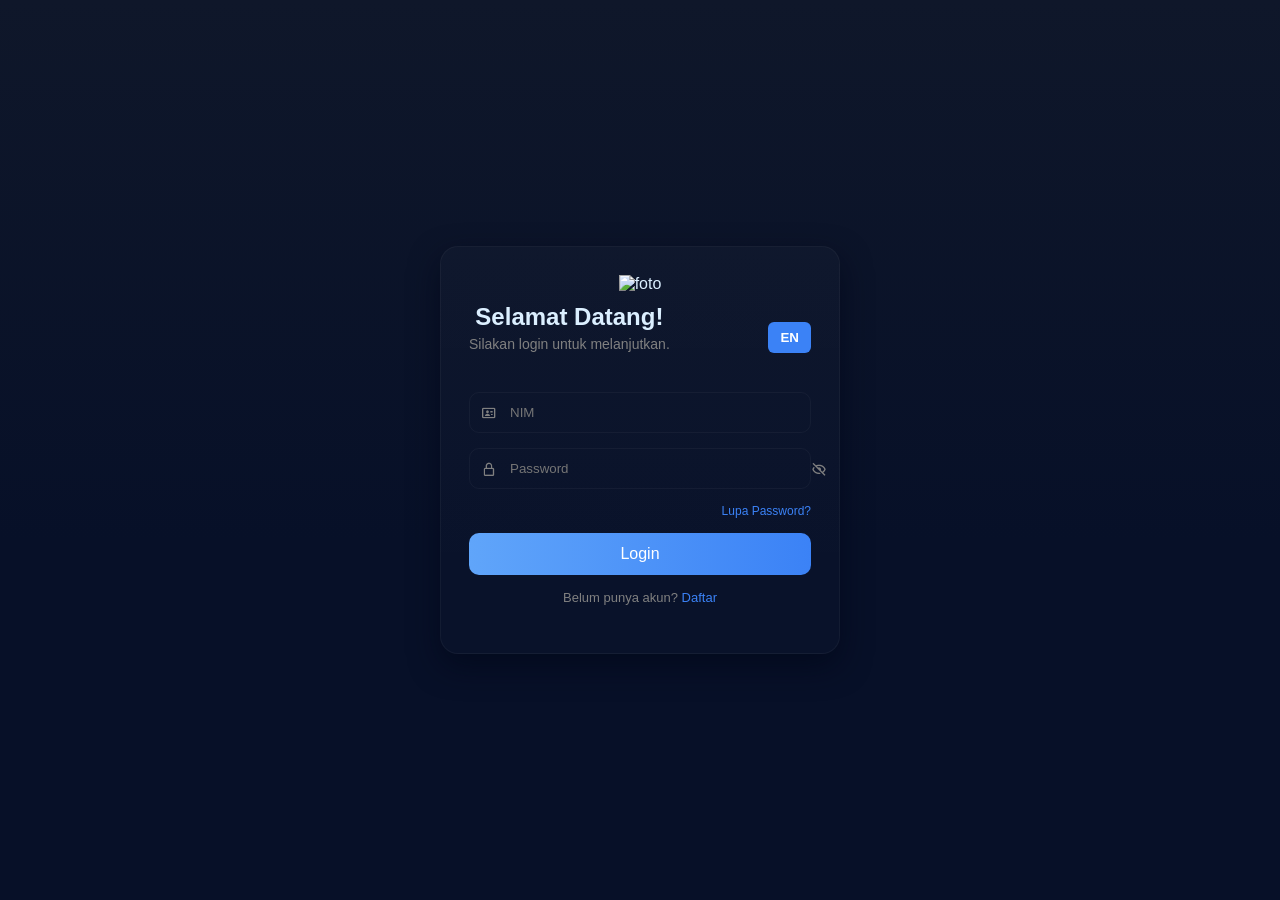
==== commit 5baf74b4: "test" ====
--- a/index.html
+++ b/index.html
@@ -4,8 +4,8 @@
     <meta charset="UTF-8" />
     <meta name="viewport" content="width=device-width, initial-scale=1.0" />
     <title>Login Mahasiswa</title>
-    <link rel="stylesheet" href="style.css" />
-    <link rel="stylesheet" href="toast.css" />
+    <link rel="stylesheet" href="assets/css/style.css" />
+    <link rel="stylesheet" href="assets/css/toast.css" />
     <link
       href="https://unpkg.com/boxicons@2.1.4/css/boxicons.min.css"
       rel="stylesheet"
@@ -23,14 +23,19 @@
           />
         </div>
 
-        <h2>Selamat Datang!</h2>
-        <p>Silakan login untuk melanjutkan.</p>
+        <div style="display: flex; justify-content: space-between; align-items: center; margin-bottom: 20px;">
+          <div>
+            <h2 data-i18n="welcome">Selamat Datang!</h2>
+            <p data-i18n="loginSubtitle">Silakan login untuk melanjutkan.</p>
+          </div>
+          <button id="langBtn" onclick="switchLanguage(getLang() === 'id' ? 'en' : 'id')" style="padding: 8px 12px; background: #3b82f6; border: none; color: white; border-radius: 6px; cursor: pointer; font-weight: 700;">EN</button>
+        </div>
 
         <!-- FORM -->
         <form id="loginForm">
           <div class="input-box">
             <i class="bx bx-id-card"></i>
-            <input type="text" id="nim" placeholder="NIM" required />
+            <input type="text" id="nim" data-i18n-placeholder="nim" placeholder="NIM" required />
           </div>
 
           <div class="input-box">
@@ -38,6 +43,7 @@
             <input
               type="password"
               id="password"
+              data-i18n-placeholder="password"
               placeholder="Password"
               required
             />
@@ -47,16 +53,20 @@
           </div>
 
           <div class="forgot">
-            <a href="#">Lupa Password?</a>
+            <a href="#" data-i18n="forgotPassword">Lupa Password?</a>
           </div>
 
-          <button type="submit" class="btn">Login</button>
+          <button type="submit" class="btn" data-i18n="login">Login</button>
         </form>
 
-        <p class="help">Belum punya akun? <a href="register.html">Daftar</a></p>
+        <p class="help">
+          <span data-i18n="noAccount">Belum punya akun?</span> <a href="pages/register.html" data-i18n="register">Daftar</a>
+        </p>
       </div>
     </div>
   </body>
-  <script src="toast.js"></script>
-  <script src="script.js"></script>
+  <script src="assets/js/language.js"></script>
+  <script src="assets/js/common.js"></script>
+  <script src="assets/js/toast.js"></script>
+  <script src="assets/js/script.js"></script>
 </html>
--- a/assets/css/style.css
+++ b/assets/css/style.css
@@ -0,0 +1,203 @@
+* {
+  margin: 0;
+  padding: 0;
+  box-sizing: border-box;
+  font-family: "Poppins", sans-serif;
+}
+
+/* Page transition animations */
+body {
+  animation: fadeIn 0.5s ease-in-out;
+}
+
+@keyframes fadeIn {
+  from {
+    opacity: 0;
+  }
+  to {
+    opacity: 1;
+  }
+}
+
+@keyframes fadeOut {
+  from {
+    opacity: 1;
+  }
+  to {
+    opacity: 0;
+  }
+}
+
+body.page-exit {
+  animation: fadeOut 0.4s ease-in-out forwards;
+}
+
+body {
+  background: linear-gradient(180deg, #0f172a 0%, #071028 60%);
+  display: flex;
+  justify-content: center;
+  align-items: center;
+  min-height: 100vh;
+  padding: 28px 0;
+}
+
+/* Container */
+
+.container {
+  width: 100%;
+  max-width: 400px;
+}
+
+/* Card */
+
+.card {
+  background: linear-gradient(
+    180deg,
+    rgba(255, 255, 255, 0.02),
+    rgba(255, 255, 255, 0.01)
+  );
+  padding: 28px;
+  border-radius: 18px;
+  text-align: center;
+  box-shadow: 0 12px 30px rgba(2, 6, 23, 0.6);
+  border: 1px solid rgba(255, 255, 255, 0.04);
+  color: #dbefff;
+}
+
+/* Image */
+
+.image img {
+  width: 120px;
+  margin-bottom: 10px;
+}
+
+/* Title */
+
+h2 {
+  margin-bottom: 5px;
+}
+
+p {
+  color: gray;
+  font-size: 14px;
+  margin-bottom: 20px;
+}
+
+/* Input */
+
+.input-box {
+  position: relative;
+  margin-bottom: 15px;
+}
+
+.input-box input {
+  width: 100%;
+  padding: 12px 40px;
+  border-radius: 10px;
+  border: 1px solid rgba(255, 255, 255, 0.04);
+  outline: none;
+  background: transparent;
+  color: #dbefff;
+}
+
+.input-box i {
+  position: absolute;
+  left: 12px;
+  top: 50%;
+  transform: translateY(-50%);
+  color: gray;
+}
+
+/* Toggle password */
+
+.toggle-password {
+  position: absolute;
+  right: 12px;
+  top: 50%;
+  transform: translateY(-50%);
+  cursor: pointer;
+  color: gray;
+}
+
+/* Forgot */
+
+.forgot {
+  text-align: right;
+  font-size: 12px;
+  margin-bottom: 15px;
+}
+
+.forgot a {
+  color: #3b82f6;
+  text-decoration: none;
+}
+
+/* Button */
+
+.btn {
+  width: 100%;
+  padding: 12px;
+  border: none;
+  border-radius: 10px;
+  background: linear-gradient(90deg, #60a5fa, #3b82f6);
+  color: white;
+  font-size: 16px;
+  cursor: pointer;
+  margin-bottom: 15px;
+}
+
+@media (max-width: 420px) {
+  .card {
+    padding: 18px;
+  }
+  .image img {
+    width: 100px;
+  }
+}
+
+.btn:hover {
+  opacity: 0.9;
+}
+
+/* Help */
+
+.help {
+  font-size: 13px;
+}
+
+.help a {
+  color: #3b82f6;
+  text-decoration: none;
+}
+
+/* Divider */
+
+.divider {
+  margin: 15px 0;
+  font-size: 12px;
+  color: gray;
+}
+
+/* Social */
+
+.social {
+  display: flex;
+  gap: 10px;
+}
+
+.social button {
+  flex: 1;
+  padding: 10px;
+  border-radius: 10px;
+  border: none;
+  cursor: pointer;
+}
+
+.google {
+  background: #f1f1f1;
+}
+
+.facebook {
+  background: #3b82f6;
+  color: white;
+}
--- a/assets/css/toast.css
+++ b/assets/css/toast.css
@@ -0,0 +1,62 @@
+/* Toast notifications */
+.toast-container {
+  position: fixed;
+  right: 16px;
+  top: 18px;
+  display: flex;
+  flex-direction: column;
+  gap: 10px;
+  z-index: 99999;
+  max-width: calc(100% - 40px);
+}
+.toast {
+  min-width: 260px;
+  max-width: 360px;
+  background: rgba(8, 16, 28, 0.94);
+  color: #e6eefc;
+  padding: 12px 14px;
+  border-radius: 10px;
+  box-shadow: 0 8px 30px rgba(2, 6, 23, 0.6);
+  display: flex;
+  align-items: center;
+  gap: 10px;
+  font-size: 14px;
+  border-left: 4px solid rgba(255, 255, 255, 0.04);
+  opacity: 0;
+  transform: translateY(-6px);
+  transition: all 240ms ease;
+}
+.toast.show {
+  opacity: 1;
+  transform: translateY(0);
+}
+.toast.success {
+  border-left-color: #10b981;
+}
+.toast.error {
+  border-left-color: #ef4444;
+}
+.toast .toast-icon {
+  font-size: 18px;
+  opacity: 0.95;
+}
+.toast .toast-body {
+  flex: 1;
+}
+.toast .toast-close {
+  cursor: pointer;
+  color: #9fb0d8;
+}
+
+@media (max-width: 480px) {
+  .toast {
+    min-width: 200px;
+    max-width: 90%;
+    font-size: 13px;
+  }
+  .toast-container {
+    left: 12px;
+    right: 12px;
+    top: 12px;
+  }
+}
